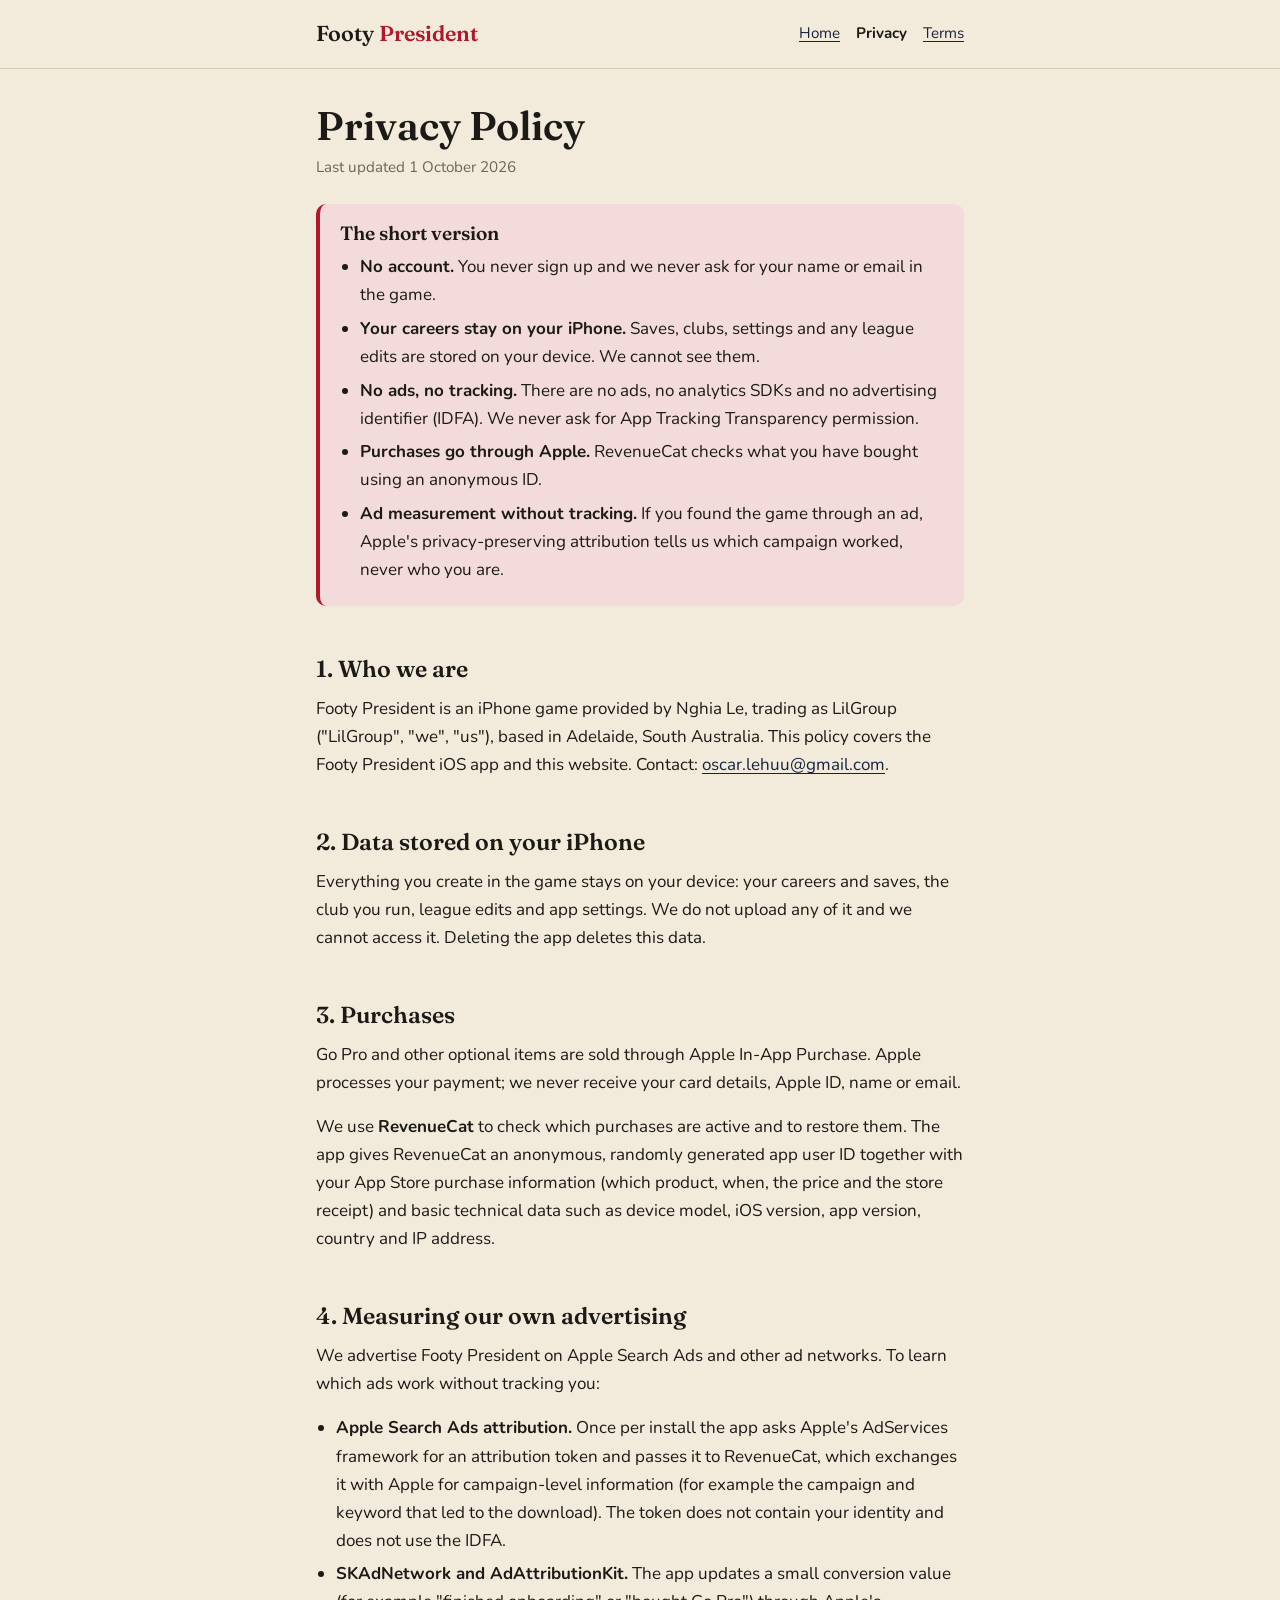
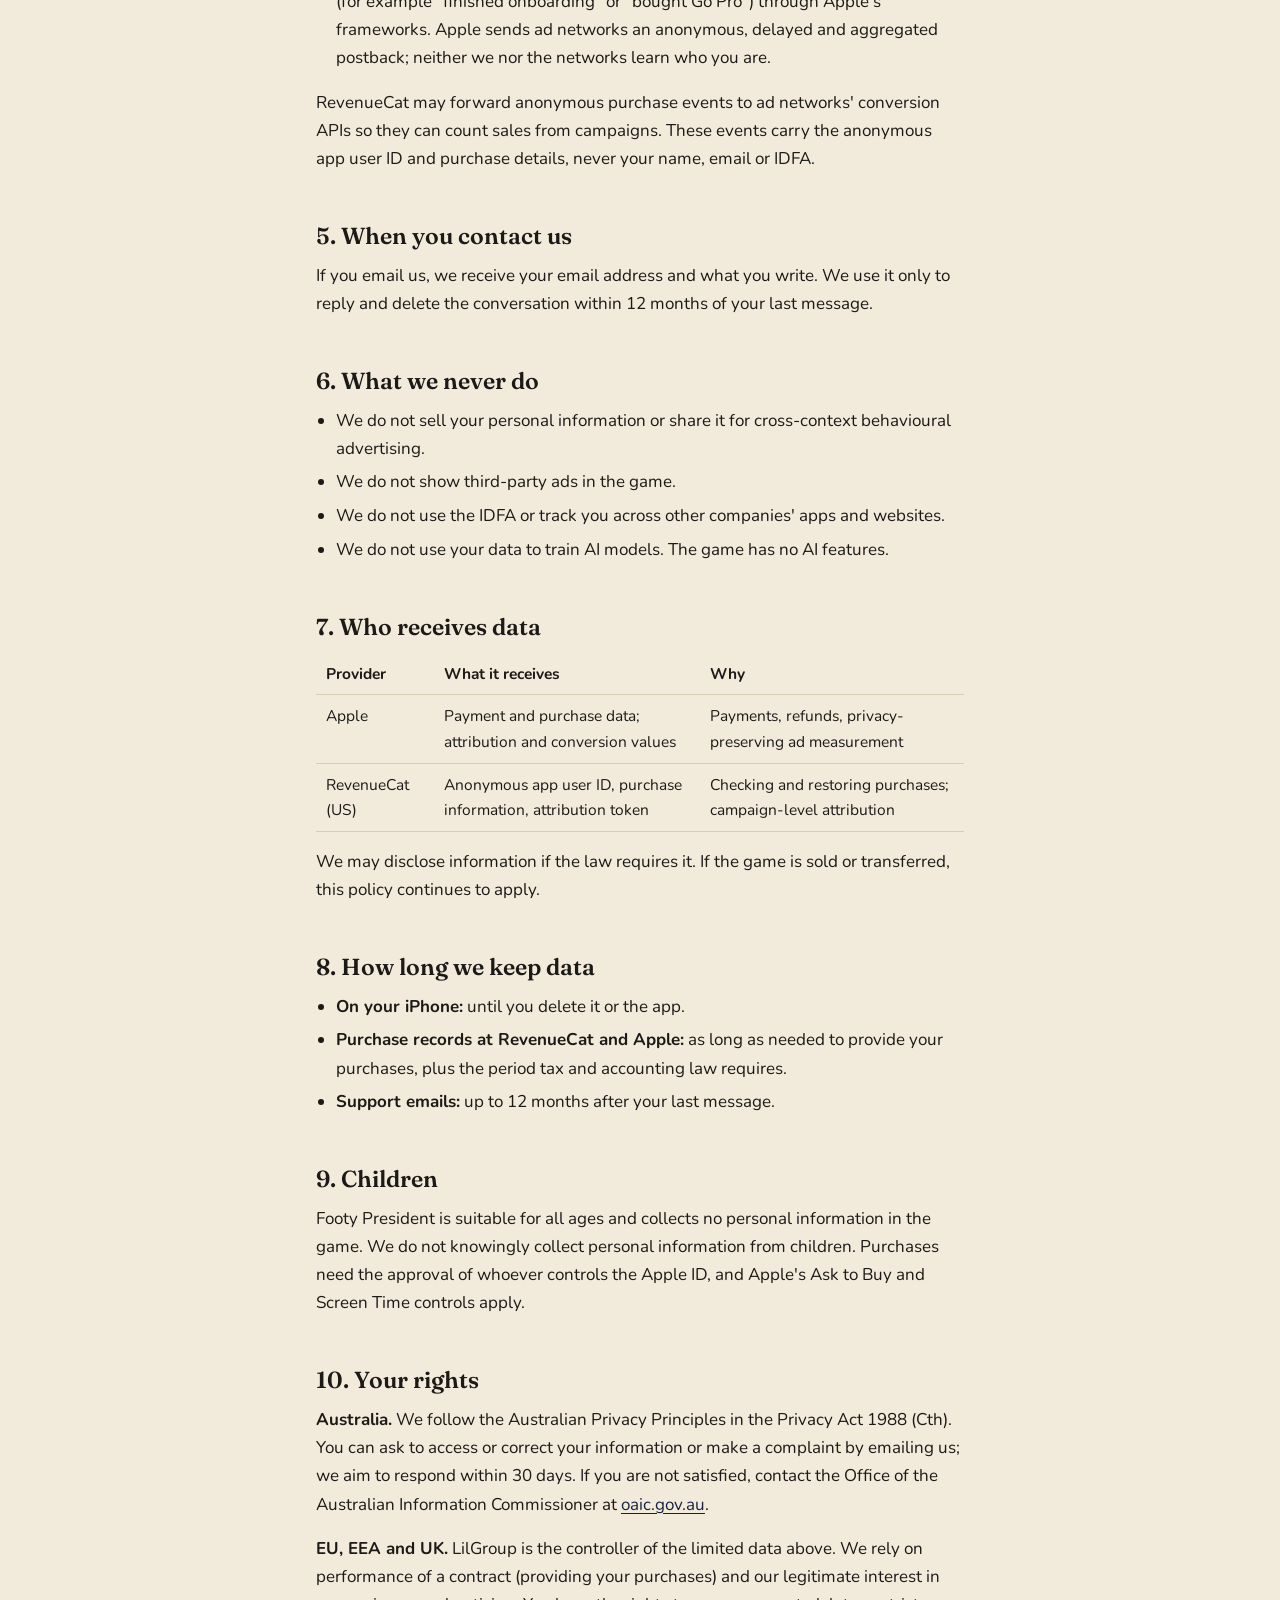
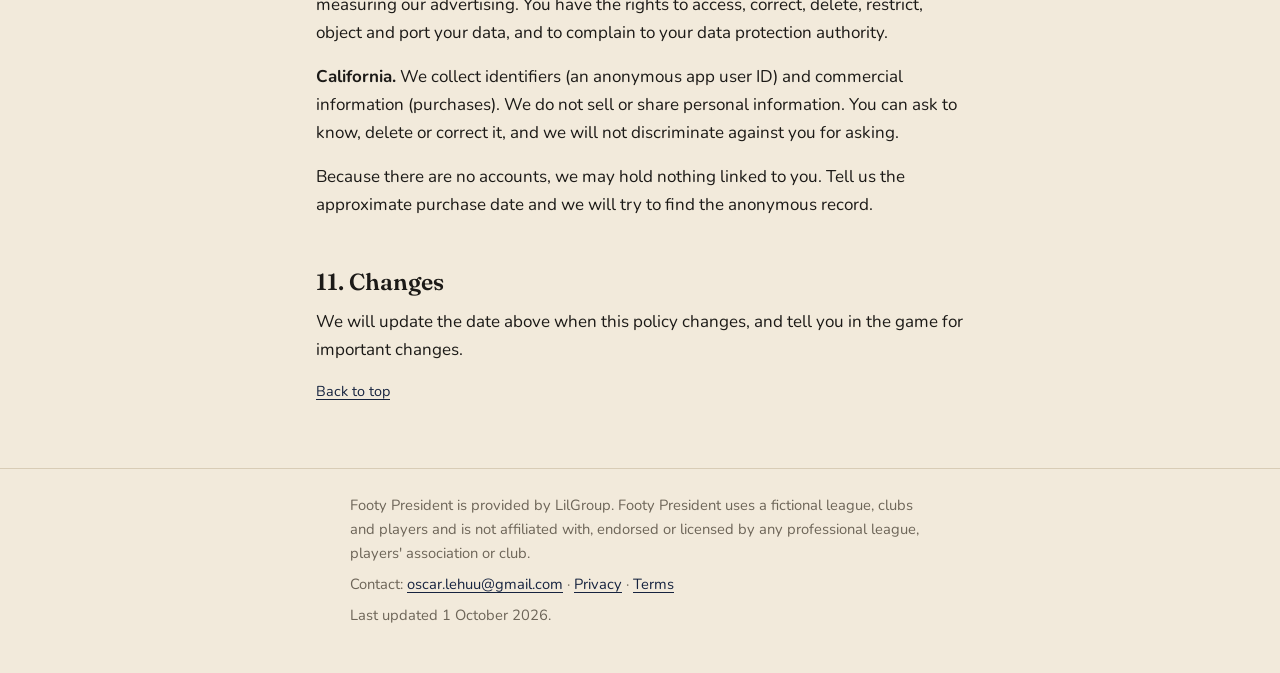
==== privacy.html @ 72e69f26 "docs: privacy policy, terms and support pages" ====
<!DOCTYPE html>
<html lang="en-AU">
<head>
  <meta charset="utf-8">
  <meta name="viewport" content="width=device-width, initial-scale=1">
  <title>Footy President – Privacy Policy</title>
  <meta name="description" content="How the Footy President iOS game handles your data: no account, no ads, no tracking, saves on your iPhone.">
  <link rel="preconnect" href="https://fonts.googleapis.com">
  <link rel="preconnect" href="https://fonts.gstatic.com" crossorigin>
  <link href="https://fonts.googleapis.com/css2?family=Fraunces:opsz,wght@9..144,500;9..144,600&family=Nunito:wght@400;700&display=swap" rel="stylesheet">
  <link rel="stylesheet" href="style.css">
</head>
<body>
  <a class="skip-link" href="#main">Skip to content</a>
  <header class="site-header">
    <div class="wrap">
      <a class="brand" href="index.html">Footy <span>President</span></a>
      <nav class="site-nav" aria-label="Legal pages">
        <a href="index.html">Home</a>
        <a href="privacy.html" aria-current="page">Privacy</a>
        <a href="terms.html">Terms</a>
      </nav>
    </div>
  </header>
  <main id="main">
    <div class="wrap">
      <h1 id="top">Privacy Policy</h1>
      <p class="updated">Last updated <time datetime="2026-10-01">1 October 2026</time></p>
      <section class="summary" aria-labelledby="summary-title">
        <h2 id="summary-title">The short version</h2>
        <ul>
          <li><strong>No account.</strong> You never sign up and we never ask for your name or email in the game.</li>
          <li><strong>Your careers stay on your iPhone.</strong> Saves, clubs, settings and any league edits are stored on your device. We cannot see them.</li>
          <li><strong>No ads, no tracking.</strong> There are no ads, no analytics SDKs and no advertising identifier (IDFA). We never ask for App Tracking Transparency permission.</li>
          <li><strong>Purchases go through Apple.</strong> RevenueCat checks what you have bought using an anonymous ID.</li>
          <li><strong>Ad measurement without tracking.</strong> If you found the game through an ad, Apple's privacy-preserving attribution tells us which campaign worked, never who you are.</li>
        </ul>
      </section>
      <section aria-labelledby="who-we-are">
        <h2 id="who-we-are">1. Who we are</h2>
        <p>Footy President is an iPhone game provided by Nghia Le, trading as LilGroup ("LilGroup", "we", "us"), based in Adelaide, South Australia. This policy covers the Footy President iOS app and this website. Contact: <a href="mailto:oscar.lehuu@gmail.com">oscar.lehuu@gmail.com</a>.</p>
      </section>
      <section aria-labelledby="on-device">
        <h2 id="on-device">2. Data stored on your iPhone</h2>
        <p>Everything you create in the game stays on your device: your careers and saves, the club you run, league edits and app settings. We do not upload any of it and we cannot access it. Deleting the app deletes this data.</p>
      </section>
      <section aria-labelledby="purchases">
        <h2 id="purchases">3. Purchases</h2>
        <p>Go Pro and other optional items are sold through Apple In-App Purchase. Apple processes your payment; we never receive your card details, Apple ID, name or email.</p>
        <p>We use <strong>RevenueCat</strong> to check which purchases are active and to restore them. The app gives RevenueCat an anonymous, randomly generated app user ID together with your App Store purchase information (which product, when, the price and the store receipt) and basic technical data such as device model, iOS version, app version, country and IP address.</p>
      </section>
      <section aria-labelledby="ads">
        <h2 id="ads">4. Measuring our own advertising</h2>
        <p>We advertise Footy President on Apple Search Ads and other ad networks. To learn which ads work without tracking you:</p>
        <ul>
          <li><strong>Apple Search Ads attribution.</strong> Once per install the app asks Apple's AdServices framework for an attribution token and passes it to RevenueCat, which exchanges it with Apple for campaign-level information (for example the campaign and keyword that led to the download). The token does not contain your identity and does not use the IDFA.</li>
          <li><strong>SKAdNetwork and AdAttributionKit.</strong> The app updates a small conversion value (for example "finished onboarding" or "bought Go Pro") through Apple's frameworks. Apple sends ad networks an anonymous, delayed and aggregated postback; neither we nor the networks learn who you are.</li>
        </ul>
        <p>RevenueCat may forward anonymous purchase events to ad networks' conversion APIs so they can count sales from campaigns. These events carry the anonymous app user ID and purchase details, never your name, email or IDFA.</p>
      </section>
      <section aria-labelledby="support-emails">
        <h2 id="support-emails">5. When you contact us</h2>
        <p>If you email us, we receive your email address and what you write. We use it only to reply and delete the conversation within 12 months of your last message.</p>
      </section>
      <section aria-labelledby="what-we-dont-do">
        <h2 id="what-we-dont-do">6. What we never do</h2>
        <ul>
          <li>We do not sell your personal information or share it for cross-context behavioural advertising.</li>
          <li>We do not show third-party ads in the game.</li>
          <li>We do not use the IDFA or track you across other companies' apps and websites.</li>
          <li>We do not use your data to train AI models. The game has no AI features.</li>
        </ul>
      </section>
      <section aria-labelledby="providers">
        <h2 id="providers">7. Who receives data</h2>
        <div class="table-scroll">
          <table>
            <thead><tr><th scope="col">Provider</th><th scope="col">What it receives</th><th scope="col">Why</th></tr></thead>
            <tbody>
              <tr><td>Apple</td><td>Payment and purchase data; attribution and conversion values</td><td>Payments, refunds, privacy-preserving ad measurement</td></tr>
              <tr><td>RevenueCat (US)</td><td>Anonymous app user ID, purchase information, attribution token</td><td>Checking and restoring purchases; campaign-level attribution</td></tr>
            </tbody>
          </table>
        </div>
        <p>We may disclose information if the law requires it. If the game is sold or transferred, this policy continues to apply.</p>
      </section>
      <section aria-labelledby="retention">
        <h2 id="retention">8. How long we keep data</h2>
        <ul>
          <li><strong>On your iPhone:</strong> until you delete it or the app.</li>
          <li><strong>Purchase records at RevenueCat and Apple:</strong> as long as needed to provide your purchases, plus the period tax and accounting law requires.</li>
          <li><strong>Support emails:</strong> up to 12 months after your last message.</li>
        </ul>
      </section>
      <section aria-labelledby="children">
        <h2 id="children">9. Children</h2>
        <p>Footy President is suitable for all ages and collects no personal information in the game. We do not knowingly collect personal information from children. Purchases need the approval of whoever controls the Apple ID, and Apple's Ask to Buy and Screen Time controls apply.</p>
      </section>
      <section aria-labelledby="rights">
        <h2 id="rights">10. Your rights</h2>
        <p><strong>Australia.</strong> We follow the Australian Privacy Principles in the Privacy Act 1988 (Cth). You can ask to access or correct your information or make a complaint by emailing us; we aim to respond within 30 days. If you are not satisfied, contact the Office of the Australian Information Commissioner at <a href="https://www.oaic.gov.au">oaic.gov.au</a>.</p>
        <p><strong>EU, EEA and UK.</strong> LilGroup is the controller of the limited data above. We rely on performance of a contract (providing your purchases) and our legitimate interest in measuring our advertising. You have the rights to access, correct, delete, restrict, object and port your data, and to complain to your data protection authority.</p>
        <p><strong>California.</strong> We collect identifiers (an anonymous app user ID) and commercial information (purchases). We do not sell or share personal information. You can ask to know, delete or correct it, and we will not discriminate against you for asking.</p>
        <p>Because there are no accounts, we may hold nothing linked to you. Tell us the approximate purchase date and we will try to find the anonymous record.</p>
      </section>
      <section aria-labelledby="changes">
        <h2 id="changes">11. Changes</h2>
        <p>We will update the date above when this policy changes, and tell you in the game for important changes.</p>
        <p class="back-to-top"><a href="#top">Back to top</a></p>
      </section>
    </div>
  </main>
  <footer class="site-footer">
    <div class="wrap">
      <p>Footy President is provided by LilGroup. Footy President uses a fictional league, clubs and players and is not affiliated with, endorsed or licensed by any professional league, players' association or club.</p>
      <p>Contact: <a href="mailto:oscar.lehuu@gmail.com">oscar.lehuu@gmail.com</a> · <a href="privacy.html">Privacy</a> · <a href="terms.html">Terms</a></p>
      <p>Last updated <time datetime="2026-10-01">1 October 2026</time>.</p>
    </div>
  </footer>
</body>
</html>
---- style.css ----
/* Footy President legal pages: shared styles. Plain, calm, readable. */

:root {
  --bg: #F2EADB;
  --surface: #E9DFCC;
  --text: #1C1A17;
  --muted: #6D6558;
  --border: #D8CCB6;
  --accent: #B3172A;
  --accent-soft: #F3DADB;
  --link: #16233F;
  --link-hover: #B3172A;
  --font-heading: "Fraunces", Georgia, "Times New Roman", serif;
  --font-body: "Nunito", -apple-system, BlinkMacSystemFont, "Segoe UI", Roboto, Helvetica, Arial, sans-serif;
  color-scheme: light dark;
}

@media (prefers-color-scheme: dark) {
  :root {
    --bg: #1A1917;
    --surface: #24221F;
    --text: #F2EEE8;
    --muted: #B8B1A8;
    --border: #3A3733;
    --accent: #8FB996;
    --accent-soft: #23302A;
    /* Lighter clay so links keep readable contrast on the dark background. */
    --link: #D9A07A;
    --link-hover: #EBC0A2;
  }
}

*,
*::before,
*::after {
  box-sizing: border-box;
}

html {
  -webkit-text-size-adjust: 100%;
  scroll-behavior: smooth;
}

@media (prefers-reduced-motion: reduce) {
  html { scroll-behavior: auto; }
}

body {
  margin: 0;
  background: var(--bg);
  color: var(--text);
  font-family: var(--font-body);
  font-size: 1.0625rem;
  line-height: 1.65;
  overflow-wrap: break-word;
}

.skip-link {
  position: absolute;
  left: -999px;
  top: 0;
  padding: 0.5rem 1rem;
  background: var(--accent);
  color: var(--bg);
  z-index: 10;
}

.skip-link:focus {
  left: 16px;
}

.wrap {
  max-width: 68ch;
  margin: 0 auto;
  padding: 0 16px;
}

/* Header and navigation */
.site-header {
  border-bottom: 1px solid var(--border);
  padding: 1rem 0;
}

.site-header .wrap {
  display: flex;
  flex-wrap: wrap;
  align-items: center;
  justify-content: space-between;
  gap: 0.5rem 1.25rem;
}

.brand {
  font-family: var(--font-heading);
  font-weight: 600;
  font-size: 1.35rem;
  color: var(--text);
  text-decoration: none;
}

.brand span {
  color: var(--accent);
}

.site-nav {
  display: flex;
  flex-wrap: wrap;
  gap: 0.25rem 1rem;
  font-size: 0.95rem;
}

.site-nav a[aria-current="page"] {
  color: var(--text);
  font-weight: 700;
  text-decoration: none;
}

main {
  padding: 2rem 0 3rem;
}

/* Typography */
h1,
h2,
h3 {
  font-family: var(--font-heading);
  font-weight: 600;
  line-height: 1.25;
  color: var(--text);
}

h1 {
  font-size: clamp(1.9rem, 5vw, 2.5rem);
  margin: 0 0 0.25rem;
}

h2 {
  font-size: 1.45rem;
  margin: 2.5rem 0 0.75rem;
  padding-top: 0.5rem;
  scroll-margin-top: 1rem;
}

h3 {
  font-size: 1.15rem;
  margin: 1.5rem 0 0.5rem;
  scroll-margin-top: 1rem;
}

p,
ul,
ol {
  margin: 0 0 1rem;
}

ul,
ol {
  padding-left: 1.25rem;
}

li {
  margin-bottom: 0.35rem;
}

a {
  color: var(--link);
  text-underline-offset: 0.18em;
}

a:hover {
  color: var(--link-hover);
}

a:focus-visible {
  outline: 2px solid var(--accent);
  outline-offset: 2px;
  border-radius: 2px;
}

strong {
  font-weight: 700;
}

.updated {
  color: var(--muted);
  font-size: 0.95rem;
  margin-bottom: 1.5rem;
}

.lead {
  font-size: 1.15rem;
}

/* Plain-language summary box */
.summary {
  background: var(--accent-soft);
  border-left: 4px solid var(--accent);
  border-radius: 10px;
  padding: 1.1rem 1.25rem 0.35rem;
  margin: 1.5rem 0 2rem;
}

.summary h2 {
  margin: 0 0 0.5rem;
  padding: 0;
  font-size: 1.2rem;
}

/* Table of contents */
.toc {
  background: var(--surface);
  border: 1px solid var(--border);
  border-radius: 10px;
  padding: 1rem 1.25rem 0.5rem;
  margin-bottom: 2rem;
}

.toc h2 {
  margin: 0 0 0.5rem;
  padding: 0;
  font-size: 1.05rem;
  font-family: var(--font-body);
  font-weight: 700;
}

.toc ol {
  margin: 0 0 0.5rem;
  padding-left: 1.4rem;
}

.toc li {
  margin-bottom: 0.2rem;
}

/* Tables (e.g. subscription prices) */
.table-scroll {
  overflow-x: auto;
  margin: 0 0 1rem;
}

table {
  border-collapse: collapse;
  width: 100%;
  font-size: 0.97rem;
}

th,
td {
  text-align: left;
  padding: 0.5rem 0.6rem;
  border-bottom: 1px solid var(--border);
  vertical-align: top;
}

th {
  font-weight: 700;
}

/* Lawyer review markers */
.verify {
  font-size: 0.8em;
  font-weight: 700;
  color: var(--link);
}

/* Landing page cards */
.cards {
  display: grid;
  gap: 1rem;
  grid-template-columns: repeat(auto-fit, minmax(220px, 1fr));
  margin: 1.5rem 0 2rem;
}

.card {
  display: block;
  background: var(--surface);
  border: 1px solid var(--border);
  border-radius: 12px;
  padding: 1.1rem 1.25rem;
  color: var(--text);
  text-decoration: none;
}

.card:hover {
  border-color: var(--accent);
  color: var(--text);
}

.card strong {
  display: block;
  font-family: var(--font-heading);
  font-size: 1.2rem;
  font-weight: 600;
  margin-bottom: 0.25rem;
}

.card span {
  color: var(--muted);
  font-size: 0.95rem;
}

.back-to-top {
  font-size: 0.9rem;
}

/* Footer */
.site-footer {
  border-top: 1px solid var(--border);
  padding: 1.5rem 0 2.5rem;
  color: var(--muted);
  font-size: 0.92rem;
}

.site-footer p {
  margin: 0 0 0.4rem;
}
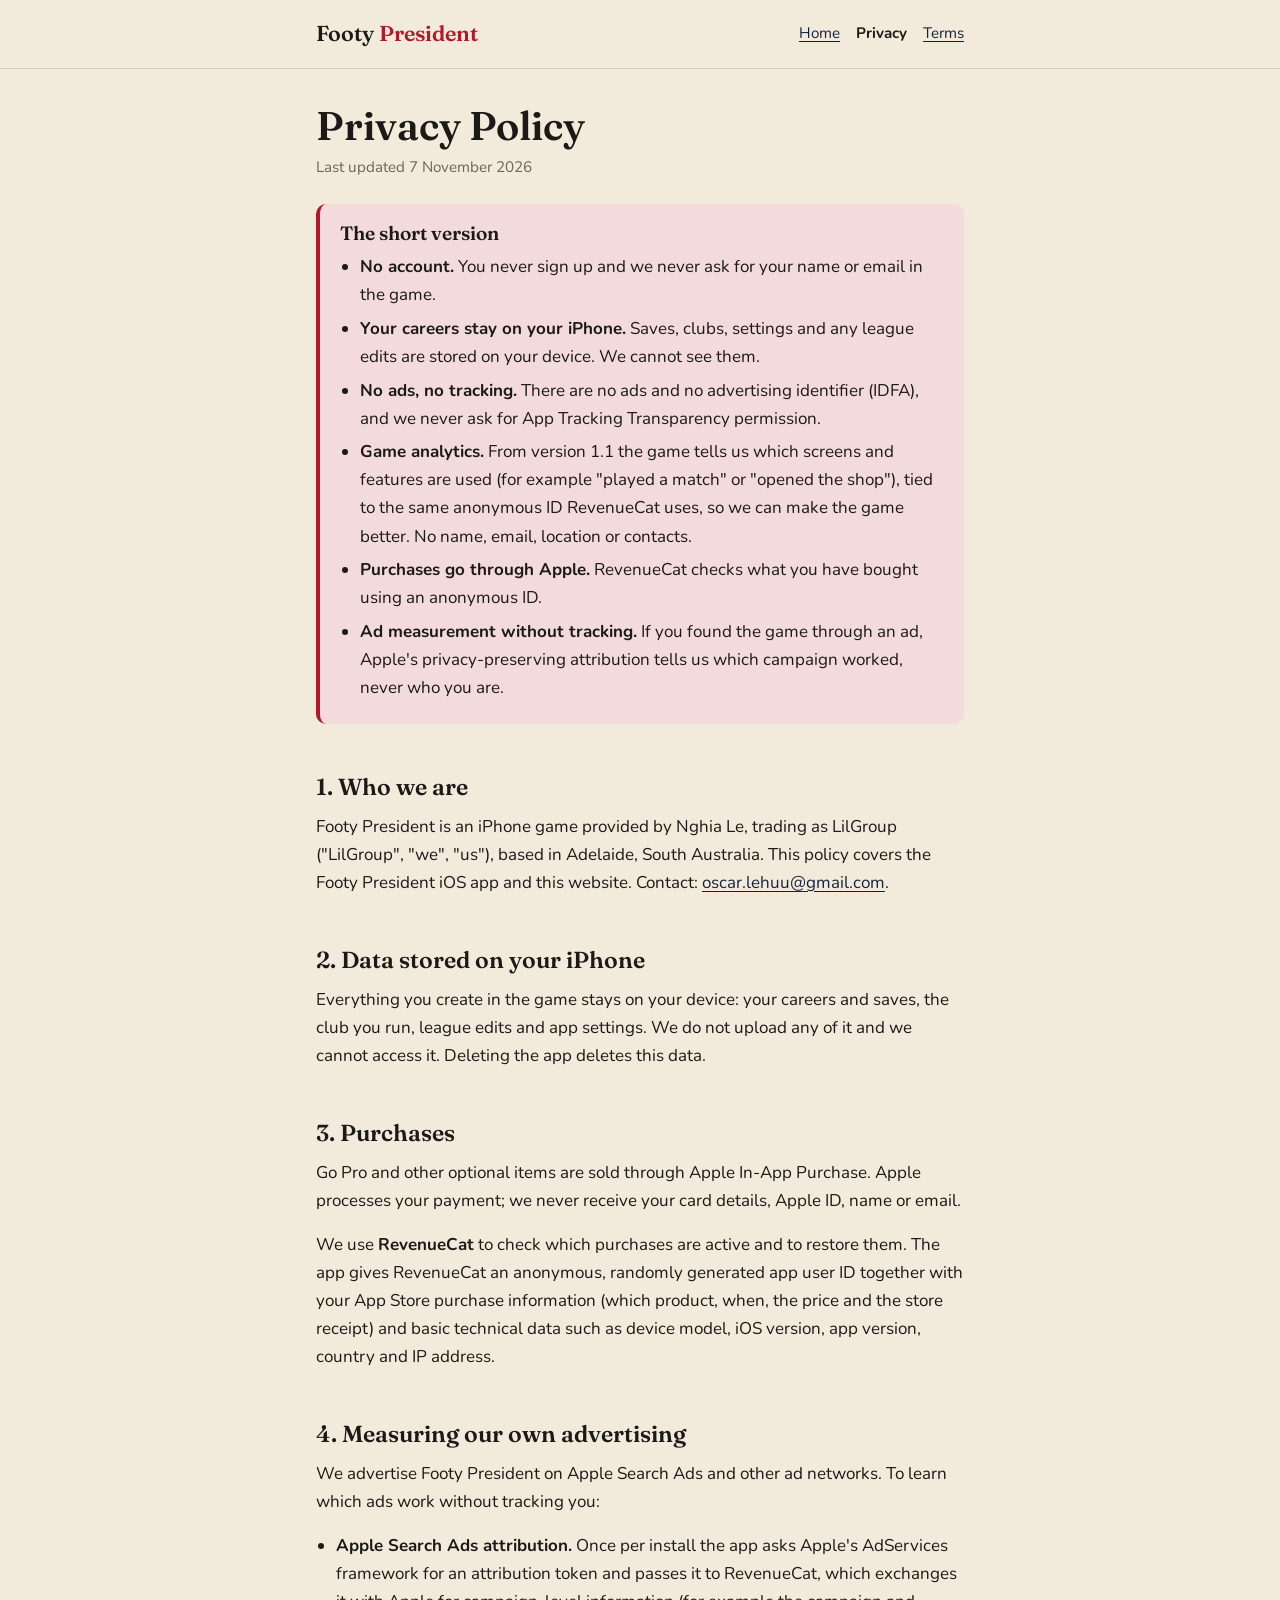
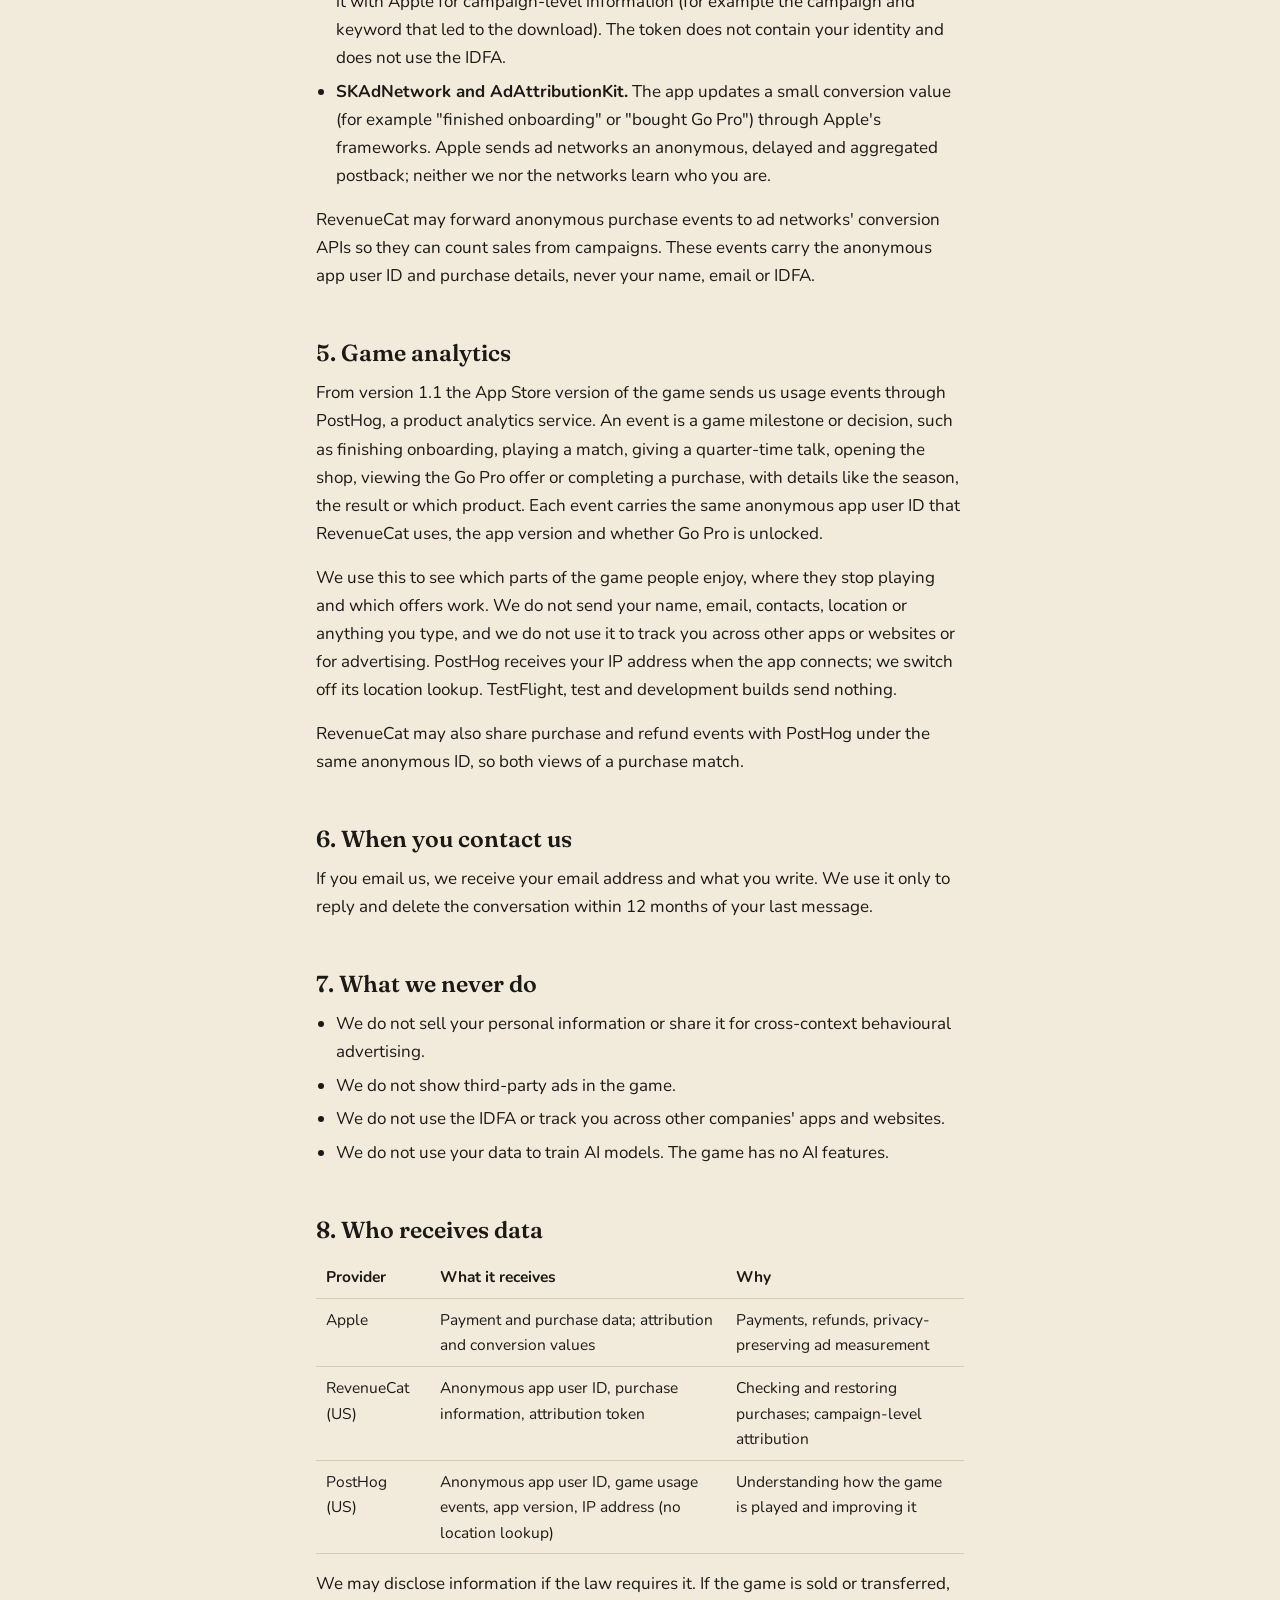
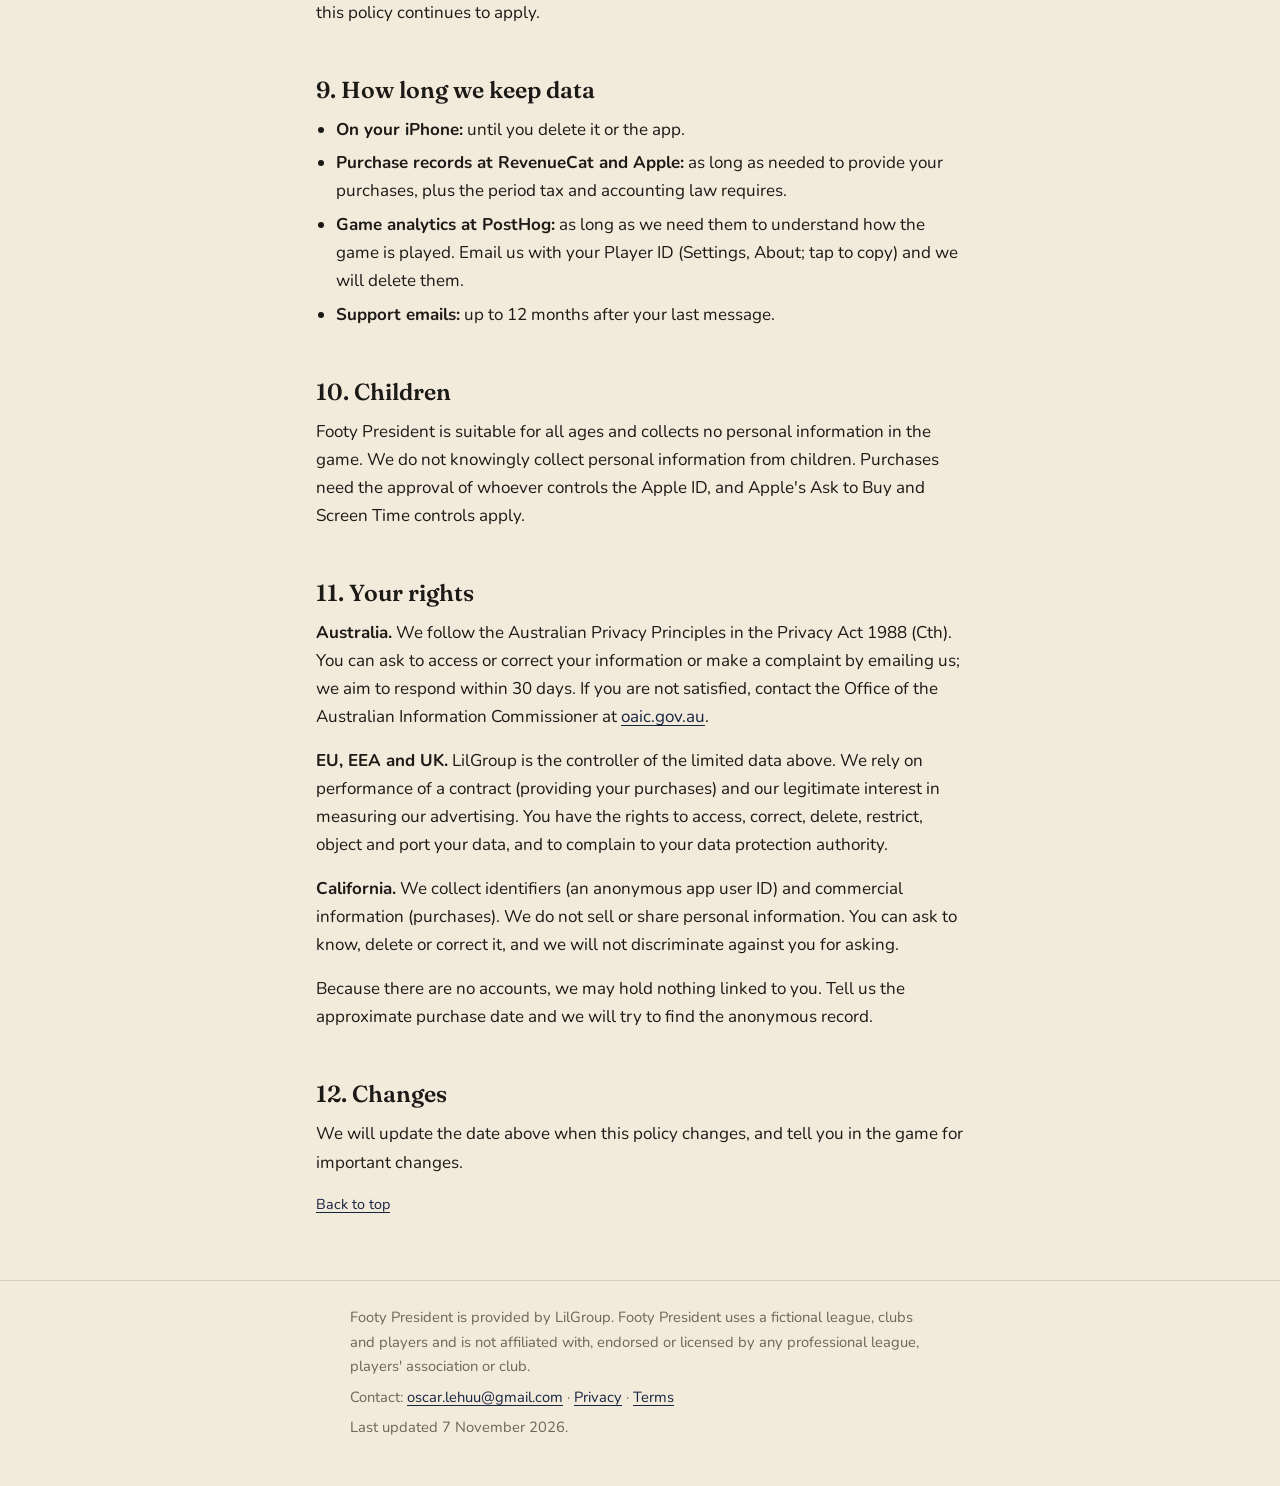
==== commit cafa71ff: "docs: declare game analytics in the privacy policy" ====
--- a/privacy.html
+++ b/privacy.html
@@ -25,13 +25,14 @@
   <main id="main">
     <div class="wrap">
       <h1 id="top">Privacy Policy</h1>
-      <p class="updated">Last updated <time datetime="2026-10-01">1 October 2026</time></p>
+      <p class="updated">Last updated <time datetime="2026-11-07">7 November 2026</time></p>
       <section class="summary" aria-labelledby="summary-title">
         <h2 id="summary-title">The short version</h2>
         <ul>
           <li><strong>No account.</strong> You never sign up and we never ask for your name or email in the game.</li>
           <li><strong>Your careers stay on your iPhone.</strong> Saves, clubs, settings and any league edits are stored on your device. We cannot see them.</li>
-          <li><strong>No ads, no tracking.</strong> There are no ads, no analytics SDKs and no advertising identifier (IDFA). We never ask for App Tracking Transparency permission.</li>
+          <li><strong>No ads, no tracking.</strong> There are no ads and no advertising identifier (IDFA), and we never ask for App Tracking Transparency permission.</li>
+          <li><strong>Game analytics.</strong> From version 1.1 the game tells us which screens and features are used (for example "played a match" or "opened the shop"), tied to the same anonymous ID RevenueCat uses, so we can make the game better. No name, email, location or contacts.</li>
           <li><strong>Purchases go through Apple.</strong> RevenueCat checks what you have bought using an anonymous ID.</li>
           <li><strong>Ad measurement without tracking.</strong> If you found the game through an ad, Apple's privacy-preserving attribution tells us which campaign worked, never who you are.</li>
         </ul>
@@ -58,12 +59,18 @@
         </ul>
         <p>RevenueCat may forward anonymous purchase events to ad networks' conversion APIs so they can count sales from campaigns. These events carry the anonymous app user ID and purchase details, never your name, email or IDFA.</p>
       </section>
+      <section aria-labelledby="analytics">
+        <h2 id="analytics">5. Game analytics</h2>
+        <p>From version 1.1 the App Store version of the game sends us usage events through PostHog, a product analytics service. An event is a game milestone or decision, such as finishing onboarding, playing a match, giving a quarter-time talk, opening the shop, viewing the Go Pro offer or completing a purchase, with details like the season, the result or which product. Each event carries the same anonymous app user ID that RevenueCat uses, the app version and whether Go Pro is unlocked.</p>
+        <p>We use this to see which parts of the game people enjoy, where they stop playing and which offers work. We do not send your name, email, contacts, location or anything you type, and we do not use it to track you across other apps or websites or for advertising. PostHog receives your IP address when the app connects; we switch off its location lookup. TestFlight, test and development builds send nothing.</p>
+        <p>RevenueCat may also share purchase and refund events with PostHog under the same anonymous ID, so both views of a purchase match.</p>
+      </section>
       <section aria-labelledby="support-emails">
-        <h2 id="support-emails">5. When you contact us</h2>
+        <h2 id="support-emails">6. When you contact us</h2>
         <p>If you email us, we receive your email address and what you write. We use it only to reply and delete the conversation within 12 months of your last message.</p>
       </section>
       <section aria-labelledby="what-we-dont-do">
-        <h2 id="what-we-dont-do">6. What we never do</h2>
+        <h2 id="what-we-dont-do">7. What we never do</h2>
         <ul>
           <li>We do not sell your personal information or share it for cross-context behavioural advertising.</li>
           <li>We do not show third-party ads in the game.</li>
@@ -72,39 +79,41 @@
         </ul>
       </section>
       <section aria-labelledby="providers">
-        <h2 id="providers">7. Who receives data</h2>
+        <h2 id="providers">8. Who receives data</h2>
         <div class="table-scroll">
           <table>
             <thead><tr><th scope="col">Provider</th><th scope="col">What it receives</th><th scope="col">Why</th></tr></thead>
             <tbody>
               <tr><td>Apple</td><td>Payment and purchase data; attribution and conversion values</td><td>Payments, refunds, privacy-preserving ad measurement</td></tr>
               <tr><td>RevenueCat (US)</td><td>Anonymous app user ID, purchase information, attribution token</td><td>Checking and restoring purchases; campaign-level attribution</td></tr>
+              <tr><td>PostHog (US)</td><td>Anonymous app user ID, game usage events, app version, IP address (no location lookup)</td><td>Understanding how the game is played and improving it</td></tr>
             </tbody>
           </table>
         </div>
         <p>We may disclose information if the law requires it. If the game is sold or transferred, this policy continues to apply.</p>
       </section>
       <section aria-labelledby="retention">
-        <h2 id="retention">8. How long we keep data</h2>
+        <h2 id="retention">9. How long we keep data</h2>
         <ul>
           <li><strong>On your iPhone:</strong> until you delete it or the app.</li>
           <li><strong>Purchase records at RevenueCat and Apple:</strong> as long as needed to provide your purchases, plus the period tax and accounting law requires.</li>
+          <li><strong>Game analytics at PostHog:</strong> as long as we need them to understand how the game is played. Email us with your Player ID (Settings, About; tap to copy) and we will delete them.</li>
           <li><strong>Support emails:</strong> up to 12 months after your last message.</li>
         </ul>
       </section>
       <section aria-labelledby="children">
-        <h2 id="children">9. Children</h2>
+        <h2 id="children">10. Children</h2>
         <p>Footy President is suitable for all ages and collects no personal information in the game. We do not knowingly collect personal information from children. Purchases need the approval of whoever controls the Apple ID, and Apple's Ask to Buy and Screen Time controls apply.</p>
       </section>
       <section aria-labelledby="rights">
-        <h2 id="rights">10. Your rights</h2>
+        <h2 id="rights">11. Your rights</h2>
         <p><strong>Australia.</strong> We follow the Australian Privacy Principles in the Privacy Act 1988 (Cth). You can ask to access or correct your information or make a complaint by emailing us; we aim to respond within 30 days. If you are not satisfied, contact the Office of the Australian Information Commissioner at <a href="https://www.oaic.gov.au">oaic.gov.au</a>.</p>
         <p><strong>EU, EEA and UK.</strong> LilGroup is the controller of the limited data above. We rely on performance of a contract (providing your purchases) and our legitimate interest in measuring our advertising. You have the rights to access, correct, delete, restrict, object and port your data, and to complain to your data protection authority.</p>
         <p><strong>California.</strong> We collect identifiers (an anonymous app user ID) and commercial information (purchases). We do not sell or share personal information. You can ask to know, delete or correct it, and we will not discriminate against you for asking.</p>
         <p>Because there are no accounts, we may hold nothing linked to you. Tell us the approximate purchase date and we will try to find the anonymous record.</p>
       </section>
       <section aria-labelledby="changes">
-        <h2 id="changes">11. Changes</h2>
+        <h2 id="changes">12. Changes</h2>
         <p>We will update the date above when this policy changes, and tell you in the game for important changes.</p>
         <p class="back-to-top"><a href="#top">Back to top</a></p>
       </section>
@@ -114,7 +123,7 @@
     <div class="wrap">
       <p>Footy President is provided by LilGroup. Footy President uses a fictional league, clubs and players and is not affiliated with, endorsed or licensed by any professional league, players' association or club.</p>
       <p>Contact: <a href="mailto:oscar.lehuu@gmail.com">oscar.lehuu@gmail.com</a> · <a href="privacy.html">Privacy</a> · <a href="terms.html">Terms</a></p>
-      <p>Last updated <time datetime="2026-10-01">1 October 2026</time>.</p>
+      <p>Last updated <time datetime="2026-11-07">7 November 2026</time>.</p>
     </div>
   </footer>
 </body>
